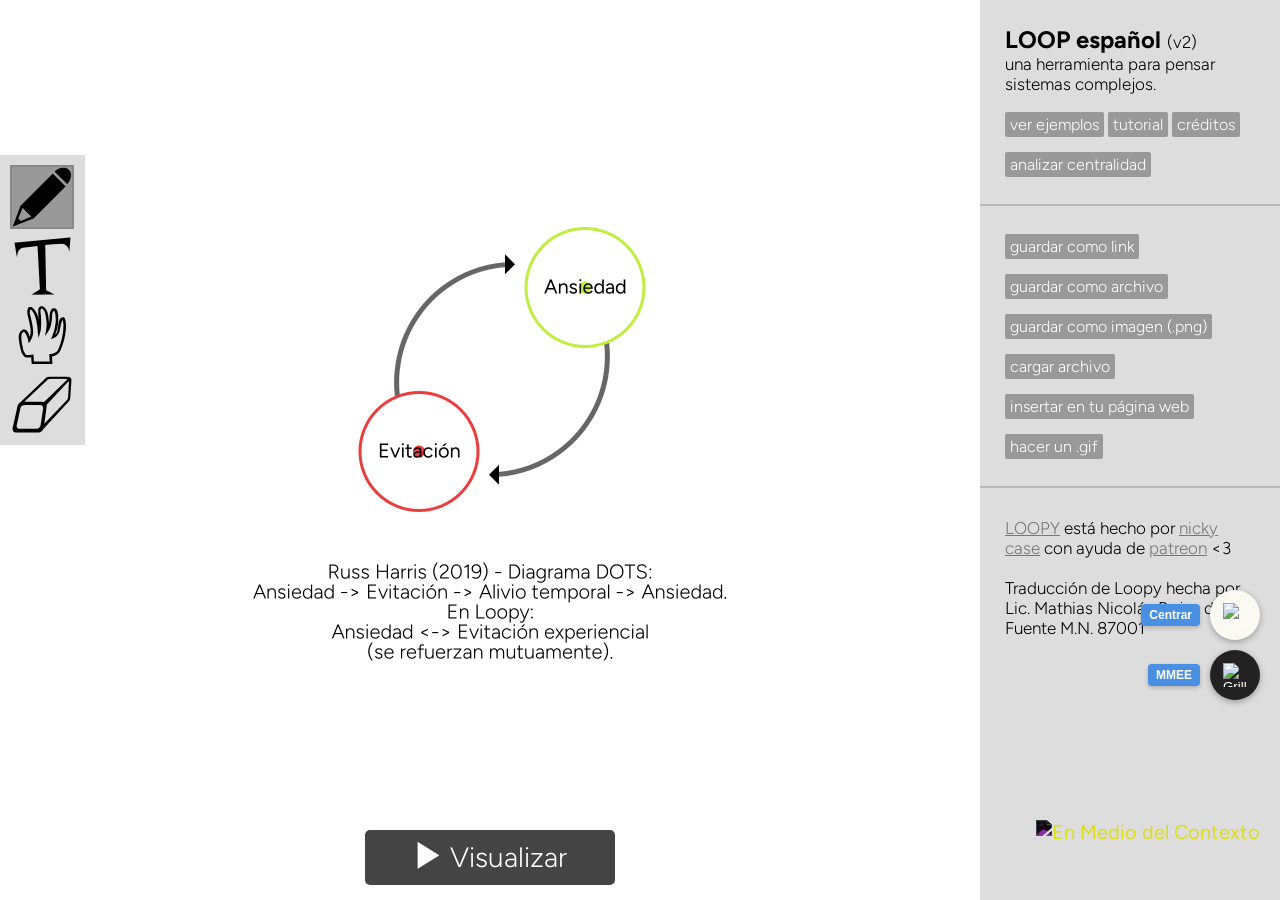
==== index.html @ 53e5279a "chore: update version string from (v1.1) to (v2)" ====
<!doctype html>
<html>
<head>
    
    <!-- META -->
    <title>LOOPY.ESP (v2)</title>
    <meta content="text/html;charset=utf-8" http-equiv="Content-Type">
    <meta content="utf-8" http-equiv="encoding">
    <meta charset="utf-8">
    <meta name="viewport" content="width=device-width, initial-scale=1.0, maximum-scale=1.0, user-scalable=no">
    <link rel="icon" type="image/png" href="favicon.png">

    <!-- Google Fonts - Figtree -->
    <link rel="preconnect" href="https://fonts.googleapis.com">
    <link rel="preconnect" href="https://fonts.gstatic.com" crossorigin>
    <link href="https://fonts.googleapis.com/css2?family=Figtree:wght@300;400;700&display=swap" rel="stylesheet">

    <!-- Schema.org markup for Google+ -->
    <meta itemprop="name" content="LOOPY! Español">
    <meta itemprop="description" content="Una herramienta para pensar en sistemas">
    <meta itemprop="image" content="http://ncase.me/loopy/social/thumbnail.png">

    <!-- Twitter Card data: SMALL -->
    <meta name="twitter:card" content="summary"/>
    <meta name="twitter:site" content="@ncasenmare"/>
    <meta name="twitter:title" content="LOOPY! Español"/>
    <meta name="twitter:description" content="una herramienta para pensar en sistemas"/>
    <meta name="twitter:creator" content="@ncasenmare">
    <meta name="twitter:image" content="http://ncase.me/loopy/social/thumbnail_small.png"/>

    <!-- Open Graph data -->
    <meta property="og:title" content="LOOPY! Español">
    <meta property="og:type" content="website">
    <meta property="og:url" content="http://ncase.me/loopy/">
    <meta property="og:image" content="http://ncase.me/loopy/social/thumbnail.png">
    <meta property="og:description" content="una herramienta para pensar en sistemas">

    <!-- Styles! -->
    <link href="css/loopy.css" rel="stylesheet"/>
    <link href="css/balloon.css" rel="stylesheet"/>

    <!-- Custom Style for button -->
    <style>
        .contexto-link {
            position: fixed;
            bottom: 20px;
            right: 20px;
            text-decoration: none;
            z-index: 1000;
            mix-blend-mode: difference;
        }
        .contexto-link img {
            display: block;
            height: 60px;
        }
        @media (max-width: 768px) {
            .contexto-link {
                bottom: 10px;
                right: 10px;
            }
            .contexto-link img {
                height: 60px;
            }
        }
    </style>

</head>
<body style="opacity:0">

    <!-- Loopy & Ink -->
    <div id="canvasses">
        <div id="grid-overlay">
            <div class="grid-cell">Atención</div>
            <div class="grid-cell">Cognición</div>
            <div class="grid-cell">Self</div>
            <div class="grid-cell">Afecto</div>
            <div class="grid-cell">Conducta</div>
            <div class="grid-cell">Motivación</div>
            <div class="grid-cell">Biofisiológico</div>
            <div class="grid-cell">Contexto</div>
            <div class="grid-cell">Sociocultural</div>
        </div>
    </div>

    <!-- Grid Toggle Button -->
    <button id="grid-toggle" title="MetaModelo Evolutivo Extendido (MMEE)">
        <span class="button-tag">MMEE</span>
        <img src="https://img.icons8.com/material-outlined/24/ffffff/grid.png" alt="Grilla" style="width:24px;height:24px;">
    </button>

    <!-- Sidebar Toggle Button -->
    <button id="sidebar-toggle" title="Alternar Menú">
        <img src="https://img.icons8.com/material-outlined/24/ffffff/menu--v1.png" alt="Menú" style="width:24px;height:24px;">
    </button>

    <!-- Recenter Button -->
    <button id="recenter-button" title="Centrar Vista">
        <span class="button-tag">Centrar</span>
        <img src="https://images.icon-icons.com/1863/PNG/512/center-focus-strong_119304.png" alt="Centrar" style="width:24px;height:24px;">
    </button>

    <!-- The Tools' UI -->
    <div id="toolbar"></div>
    <div id="playbar"></div>
    <div id="sidebar"></div>

    <!-- MODAL -->
    <div id="modal_container">
        <div id="modal_bg"></div>
        <div id="modal">
            <div id="modal_close">[×] CERRAR</div>
            <div id="modal_page"></div>
        </div>
    </div>

    <!-- En Medio del Contexto link con imagen -->
    <a href="https://enmediodelcontexto.com.ar" class="contexto-link" target="_blank">
        <img src="https://enmediodelcontexto.com.ar/wp-content/uploads/2025/11/EMC-white-cropped.png" alt="En Medio del Contexto">
    </a>

</body>
</html>

<!-- Scripts! -->

<!-- Libraries -->
<script src="js/helpers.js"></script>
<script src="js/minpubsub.js"></script>
<script src="js/Mouse.js"></script>
<script src="js/Key.js"></script>
<script src="js/Panner.js"></script>

<!-- Core Simulation Code -->
<script src="js/Loopy.js?v=5"></script>
<script src="js/Model.js?v=3"></script>
<script src="js/Node.js?v=3"></script>
<script src="js/Edge.js?v=2"></script>
<script src="js/Label.js"></script>

<!-- Tools -->
<script src="js/PageUI.js"></script>
<script src="js/Sidebar.js?v=2"></script>
<script src="js/Toolbar.js"></script>
<script src="js/PlayControls.js"></script>
<script src="js/Modal.js?v=4"></script>
<script src="js/Ink.js"></script>
<script src="js/Dragger.js"></script>
<script src="js/Eraser.js"></script>
<script src="js/Labeller.js"></script>

<!-- Start it -->
<script>
window.onload = function(){

    // Grid toggle UI sync
    var gridToggle = document.getElementById('grid-toggle');
    var gridOverlay = document.getElementById('grid-overlay');
    subscribe("grid/toggle", function(show) {
        if (show) {
            gridOverlay.classList.add('show');
        } else {
            gridOverlay.classList.remove('show');
        }
    });

    // Start Loopy
    window.loopy = new Loopy();

    // Grid toggle logic
    gridToggle.onclick = function() {
        var tag = this.querySelector('.button-tag');
        if(tag) tag.remove();
        window.loopy.showGrid = !window.loopy.showGrid;
        publish("grid/toggle", [window.loopy.showGrid]);
        publish("model/changed");
    };

    // Sidebar toggle logic
    var sidebarToggle = document.getElementById('sidebar-toggle');
    var sidebar = document.getElementById('sidebar');
    sidebarToggle.onclick = function() {
        if (sidebar.classList.contains('show')) {
            sidebar.classList.remove('show');
        } else {
            sidebar.classList.add('show');
        }
    };

    // Recenter button logic
    var recenterButton = document.getElementById('recenter-button');
    recenterButton.onclick = function() {
        var tag = this.querySelector('.button-tag');
        if(tag) tag.remove();
        window.loopy.model.center(true);
        publish("resize");
    };

    // Auto-show sidebar when editing
    subscribe("sidebar/show", function() {
        sidebar.classList.add('show');
    });

};
</script>
---- css/loopy.css ----
body{
    margin:0;
    background: #fff;

    font-family: 'Figtree', sans-serif;
    font-weight: normal;
    font-size: 20px;

    overflow: hidden;
}
canvas{
    position:absolute;
    top:0; left:0;
}

#canvasses{
    position:absolute;
    top:0; left:0;
    width: calc(100% - 300px);
    height: 100%;
}
#canvasses[fullscreen=yes]{
    width: 100%;
}
#canvasses[cursor=ink]{
    cursor: url('cursors/ink.png') 0 30, auto;
}
#canvasses[cursor=drag]{
    cursor: url('cursors/drag.png') 15 15, auto;
}
#canvasses[cursor=erase]{
    cursor: url('cursors/erase.png') 5 25, auto;
}
#canvasses[cursor=label]{
    cursor: url('cursors/label.png') 15 15, auto;
}



/**********
 PLAY CONTROLS
**********/

#playbar{
    position: absolute;
    bottom: 15px;
    left: calc(50% - 275px); /* 50% - half of (playbar width + sidebar width)*/

    width: 250px;
    height: 75px;

    -webkit-user-select: none;
    -moz-user-select: none;
    -ms-user-select: none;
    user-select: none;
}
#playbar[fullscreen=yes]{
    left: calc(50% - 125px); /* 50% - half of (playbar width)*/
}
#playbar .component_button{
    position: absolute;
    bottom: 0;
    width: 230px;
    height: 25px;
    background: #444;
}
#playbar .component_button:hover{
    background: #555;
}
#playbar .play_slider{
    width: 190px;
    position: absolute;
    left: 30px;
    margin: 0;
}
.play_button_icon{
    width: 25px;
    height: 25px;
    background-image: url(icons/controls.png);
    display: inline-block;
    background-size: 400% 100%;
}
.play_button_icon[icon="0"]{ background-position: 0 0; }
.play_button_icon[icon="1"]{ background-position: -25px 0; }
.play_button_icon[icon="2"]{ background-position: -50px 0; }
.play_button_icon[icon="3"]{ background-position: -75px 0; }
.play_button_label{
    display: inline-block;
    position: relative;
    top: -5px;
}
div[big=yes] .play_button_icon{
    width: 30px;
    height: 30px;
}
div[big=yes] .play_button_label{
    top: -3px;
}



/**********
 TOOLBAR 
**********/

#toolbar{
    position: absolute;
    left: 0px;
    top: calc(33% - 142.5px); /* 33% - half of toolbar height */

    width:75px; height:280px;
    padding: 5px;
    background-color: #ddd;

    -webkit-user-select: none;
    -moz-user-select: none;
    -ms-user-select: none;
    user-select: none;
}
#toolbar[mode=play]{
    display: none;
}

.toolbar_button{
    width:60px; height:60px;
    margin: 5px;
    border: 2px solid #ddd;
    cursor: pointer;
    background-size: 100% 100%;
}
.toolbar_button[selected=yes]{
    border: 2px solid #888;
    background-color: #999;
}

/**********
 SIDEBAR 
**********/

#sidebar{
    position: absolute;
    top:0; right:0;
    width: 300px;
    height: 100%;
    background: #ddd;

    font-weight: 100;
    font-size: 17px;

    -webkit-user-select: none;
    -moz-user-select: none;
    -ms-user-select: none;
    user-select: none;
}
#sidebar > div{
    margin: 25px;
}
#sidebar > div > div{
    margin-bottom: 20px;
}
#sidebar[mode=play]{
    background: #222;
    color: #777;
}
#sidebar .mini_button{
    background: #999;
    color: #fff;
    padding: 3px 5px;
    border-radius: 2px;
    font-size: 16px;

    cursor: pointer;
}
#sidebar .mini_button:hover{
    background: #aaa;
}
#sidebar .mini_button[active=yes]{
    background: #EA3E3E;
}
#sidebar[mode=play] .mini_button{
    background: #555;
    color: #111;
}
#sidebar[mode=play] .mini_button:hover{
    background: #666;
}
#sidebar a{ color: #777; }
#sidebar a:hover{ color: #999; }
#sidebar hr{
    border: none;
    border-bottom: 2px solid rgba(150,150,150,0.5);
    width: 300px;
    position: relative;
    left:-25px;
    margin: 10px 0;
}
.component_input{
    border: none;
    
    width:calc(100% - 10px);
    height:22px;
    padding: 5px;
    
    font-size: 20px;
    font-weight: 100;
}
.component_textarea{
    border: none;
    width:calc(100% - 10px);
    height: 100px;
    padding: 5px;
    font-size: 16px;
    font-weight: 100;
}
.component_output{
    border: 1px solid #aaa;
    width:100%;
    background: #ccc;
    color: #666;
    font-size: 15px;
    font-weight: 100;
}
.component_slider{
    position: relative;
    width: 250px;
    height: 52px;
}
.component_slider_graphic{
    position: absolute;
    width: 250px;
    height: 40px;
    cursor: ew-resize;
}
.component_slider_native {
    width: 250px;
    margin: 0;
    cursor: ew-resize;
}
.component_slider_indicators {
    display: flex;
    justify-content: space-between;
    width: 250px;
    font-size: 14px;
    color: #666;
    margin-bottom: 2px;
}
.component_slider_pointer{
    position: absolute;
    top: 42px;
    width: 15px;
    height: 10px;
}
.component_label{
    margin-bottom: 5px;
}
.component_button{

    width: calc(100% - 20px);
    background: #888;
    color: #fff;
    font-size: 20px;
    font-weight: 100;
    text-align: center;
    padding: 10px;
    border-radius: 5px;

    cursor: pointer;
}
.component_button:hover{
    background: #999;
}
.component_button[header=yes]{
    position: absolute;
    top:0; left:0;
    width: 280px;
    background: #222;
    border-radius: 0px;
    color: #888;
}
.component_button[header=yes]:hover{
    background: #333;
}

.component_choices {
    display: flex;
    justify-content: space-between;
    width: 100%;
}
.component_choice {
    flex: 1;
    background: #888;
    color: #fff;
    text-align: center;
    padding: 10px;
    margin: 0 2px;
    border-radius: 5px;
    cursor: pointer;
    font-size: 14px;
}
.component_choice:hover {
    background: #999;
}
.component_choice[active=yes] {
    background: #EA3E3E;
}



/**********

MODAL

**********/

#modal_container{
    display: none;
    position: absolute;
    width: 100%; height: 100%;

    -webkit-user-select: none;
    -moz-user-select: none;
    -ms-user-select: none;
    user-select: none;
}
#modal_container[show=yes]{
    display: block;
}
#modal_bg{
    position: absolute;
    width: 100%; height: 100%;
    background: rgba(0,0,0,0.8);
}
#modal{

    position: absolute;
    top:0; left:0; right:0; bottom:0;
    margin: auto;

    width: 600px; height: 300px;
    padding: 10px;
    background: #ddd;
}
#modal_close{
    width: 120px;
    font-weight: 100;
    color: #777;
    cursor: pointer;
}
#modal_close:hover{
    color: #888;
}
#modal_page{
    margin: 15px;
    font-size: 25px;
    font-weight: 100;
    color: #333;
}
#modal iframe{
    border: none;
}

/**********
 GRID OVERLAY
**********/

#grid-overlay {
    position: absolute;
    top: 0;
    left: 0;
    width: 100%;
    height: 100%;
    display: none;
    grid-template-columns: repeat(3, 1fr);
    grid-template-rows: repeat(3, 1fr);
    opacity: 0.3;
    pointer-events: none;
    z-index: 0;
}

#grid-overlay.show {
    display: grid;
}

.grid-cell {
    border: 1px dashed #ccc;
    display: flex;
    align-items: center;
    justify-content: center;
    font-size: 24px;
    color: #888;
    text-transform: uppercase;
    font-weight: bold;
    text-align: center;
    padding: 20px;
    box-sizing: border-box;
    line-height: 1.2;
    overflow: hidden;
    word-break: break-word;
}

/* Mobile responsive grid */
@media (max-width: 768px) {
    .grid-cell {
        font-size: clamp(8px, 3vw, 16px);
        padding: 5px;
    }
}

@media (max-width: 480px) {
    .grid-cell {
        font-size: clamp(7px, 2.5vw, 12px);
        padding: 4px;
    }
}

#grid-toggle {
    position: fixed;
    bottom: 200px; /* Above the logo link */
    right: 20px;
    width: 50px;
    height: 50px;
    border-radius: 50%;
    background: #222;
    color: white;
    border: none;
    cursor: pointer;
    box-shadow: 0 2px 6px rgba(0,0,0,0.3);
    display: flex;
    align-items: center;
    justify-content: center;
    transition: background 0.3s;
    z-index: 1000;
}

#grid-toggle:hover {
    background: #444;
}

#sidebar-toggle {
    position: fixed;
    top: 20px;
    right: 20px;
    width: 50px;
    height: 50px;
    border-radius: 50%;
    background: #222;
    color: white;
    border: none;
    cursor: pointer;
    box-shadow: 0 2px 6px rgba(0,0,0,0.3);
    display: none; /* Only show on mobile */
    align-items: center;
    justify-content: center;
    transition: background 0.3s;
    z-index: 1002;
}

#sidebar-toggle:hover {
    background: #444;
}

#recenter-button {
    position: fixed;
    bottom: 260px; /* Above the grid toggle button */
    right: 20px;
    width: 50px;
    height: 50px;
    border-radius: 50%;
    background: #FAFAF3;
    color: white;
    border: none;
    cursor: pointer;
    box-shadow: 0 2px 6px rgba(0,0,0,0.3);
    display: flex;
    align-items: center;
    justify-content: center;
    transition: background 0.3s;
    z-index: 1000;
}

#recenter-button:hover {
    background: #E6E6E6;
}

@media (max-width: 768px) {
    #canvasses {
        width: 100% !important;
    }

    #sidebar {
        position: fixed;
        width: 300px;
        z-index: 1001;
        transform: translateX(100%);
        transition: transform 0.3s ease;
        box-shadow: -2px 0 10px rgba(0,0,0,0.1);
    }

    #sidebar.show {
        transform: translateX(0);
    }

    #sidebar-toggle {
        display: flex;
    }

    #playbar {
        left: 50% !important;
        transform: translateX(-50%);
        bottom: 80px; /* Avoid overlap with grid toggle and logo */
    }

    #playbar[fullscreen=yes] {
        left: 50% !important;
        transform: translateX(-50%);
    }

    #toolbar {
        top: 20px;
        left: 10px;
        height: auto;
        padding: 2px;
        width: 65px;
    }
    
    .toolbar_button {
        width: 50px;
        height: 50px;
        margin: 5px auto;
    }

    #modal {
        width: 90% !important;
        height: auto !important;
        min-height: 200px;
        max-height: 90%;
        left: 5% !important;
        right: 5% !important;
        margin: auto !important;
        top: 50% !important;
        transform: translateY(-50%);
        overflow-y: auto;
    }

    #modal iframe {
        width: 100% !important;
        height: 400px !important;
    }

    #modal_page div, #modal_page iframe {
        float: none !important;
        width: 100% !important;
    }

    #sidebar .mini_button {
        padding: 8px 12px; /* Larger touch targets */
        margin-bottom: 5px;
        display: inline-block;
    }
    
    #grid-toggle {
        bottom: 20px;
        right: auto;
        left: 20px;
    }

    #recenter-button {
        bottom: 80px;
        right: auto;
        left: 20px;
    }
}

/* Button tags - temporary labels for grid-toggle and recenter-button */
.button-tag {
    position: absolute;
    right: 60px;
    background: #4a90e2;
    color: white;
    padding: 4px 8px;
    border-radius: 4px;
    font-size: 12px;
    font-weight: bold;
    white-space: nowrap;
    pointer-events: none;
    box-shadow: 0 2px 4px rgba(0,0,0,0.2);
    z-index: 1001;
}

@media (max-width: 768px) {
    .button-tag {
        right: auto;
        left: 60px;
    }
}
---- css/balloon.css ----
button[data-balloon] {
  overflow: visible;
}
[data-balloon] {
  position: relative;
}
[data-balloon]:before,
[data-balloon]:after {
  -ms-filter: "progid:DXImageTransform.Microsoft.Alpha(Opacity=0)";
  filter: alpha(opacity=0);
  -khtml-opacity: 0;
  -moz-opacity: 0;
  opacity: 0;
  pointer-events: none;
  -webkit-transition: all 0.1s ease-out 0.1s;
  transition: all 0.1s ease-out 0.1s;
  bottom: 100%;
  left: 50%;
  position: absolute;
  z-index: 10;
  -webkit-transform: translate(-50%, 10px);
  -ms-transform: translate(-50%, 10px);
  transform: translate(-50%, 10px);
  -webkit-transform-origin: top;
  -ms-transform-origin: top;
  transform-origin: top;
}
[data-balloon]:after {
  background: rgba(17, 17, 17, 0.9);
  border-radius: 4px;
  color: #fff;
  content: attr(data-balloon);
  font-size: 18px;
  padding: .5em 1em;
  white-space: nowrap;
  margin-bottom: 11px;
}
[data-balloon]:before {
  background: url('data:image/svg+xml;charset=utf-8,%3Csvg%20xmlns%3D%22http%3A//www.w3.org/2000/svg%22%20width%3D%2236px%22%20height%3D%2212px%22%3E%3Cpath%20fill%3D%22rgba%2817,%2017,%2017,%200.9%29%22%20transform%3D%22rotate%280%29%22%20d%3D%22M2.658,0.000%20C-13.615,0.000%2050.938,0.000%2034.662,0.000%20C28.662,0.000%2023.035,12.002%2018.660,12.002%20C14.285,12.002%208.594,0.000%202.658,0.000%20Z%22/%3E%3C/svg%3E') no-repeat;
  background-size: 100% auto;
  height: 6px;
  width: 18px;
  content: "";
  margin-bottom: 5px;
}
[data-balloon]:hover:before,
[data-balloon][data-balloon-visible]:before,
[data-balloon]:hover:after,
[data-balloon][data-balloon-visible]:after {
  -ms-filter: "progid:DXImageTransform.Microsoft.Alpha(Opacity=100)";
  filter: alpha(opacity=100);
  -khtml-opacity: 1;
  -moz-opacity: 1;
  opacity: 1;
  pointer-events: auto;
  -webkit-transform: translate(-50%, 0);
  -ms-transform: translate(-50%, 0);
  transform: translate(-50%, 0);
}
[data-balloon].font-awesome:after {
  font-family: FontAwesome;
}
[data-balloon][data-balloon-break]:after {
  white-space: pre;
}
[data-balloon-pos="down"]:before,
[data-balloon-pos="down"]:after {
  bottom: auto;
  left: 50%;
  top: 100%;
  -webkit-transform: translate(-50%, -10px);
  -ms-transform: translate(-50%, -10px);
  transform: translate(-50%, -10px);
}
[data-balloon-pos="down"]:after {
  margin-top: 11px;
}
[data-balloon-pos="down"]:before {
  background: url('data:image/svg+xml;charset=utf-8,%3Csvg%20xmlns%3D%22http%3A//www.w3.org/2000/svg%22%20width%3D%2236px%22%20height%3D%2212px%22%3E%3Cpath%20fill%3D%22rgba%2817,%2017,%2017,%200.9%29%22%20transform%3D%22rotate%28180%2018%206%29%22%20d%3D%22M2.658,0.000%20C-13.615,0.000%2050.938,0.000%2034.662,0.000%20C28.662,0.000%2023.035,12.002%2018.660,12.002%20C14.285,12.002%208.594,0.000%202.658,0.000%20Z%22/%3E%3C/svg%3E') no-repeat;
  background-size: 100% auto;
  height: 6px;
  width: 18px;
  margin-top: 5px;
  margin-bottom: 0;
}
[data-balloon-pos="down"]:hover:before,
[data-balloon-pos="down"][data-balloon-visible]:before,
[data-balloon-pos="down"]:hover:after,
[data-balloon-pos="down"][data-balloon-visible]:after {
  -webkit-transform: translate(-50%, 0);
  -ms-transform: translate(-50%, 0);
  transform: translate(-50%, 0);
}
[data-balloon-pos="left"]:before,
[data-balloon-pos="left"]:after {
  bottom: auto;
  left: auto;
  right: 100%;
  top: 50%;
  -webkit-transform: translate(10px, -50%);
  -ms-transform: translate(10px, -50%);
  transform: translate(10px, -50%);
}
[data-balloon-pos="left"]:after {
  margin-right: 11px;
}
[data-balloon-pos="left"]:before {
  background: url('data:image/svg+xml;charset=utf-8,%3Csvg%20xmlns%3D%22http%3A//www.w3.org/2000/svg%22%20width%3D%2212px%22%20height%3D%2236px%22%3E%3Cpath%20fill%3D%22rgba%2817,%2017,%2017,%200.9%29%22%20transform%3D%22rotate%28-90%2018%2018%29%22%20d%3D%22M2.658,0.000%20C-13.615,0.000%2050.938,0.000%2034.662,0.000%20C28.662,0.000%2023.035,12.002%2018.660,12.002%20C14.285,12.002%208.594,0.000%202.658,0.000%20Z%22/%3E%3C/svg%3E') no-repeat;
  background-size: 100% auto;
  height: 18px;
  width: 6px;
  margin-right: 5px;
  margin-bottom: 0;
}
[data-balloon-pos="left"]:hover:before,
[data-balloon-pos="left"][data-balloon-visible]:before,
[data-balloon-pos="left"]:hover:after,
[data-balloon-pos="left"][data-balloon-visible]:after {
  -webkit-transform: translate(0, -50%);
  -ms-transform: translate(0, -50%);
  transform: translate(0, -50%);
}
[data-balloon-pos="right"]:before,
[data-balloon-pos="right"]:after {
  bottom: auto;
  left: 100%;
  top: 50%;
  -webkit-transform: translate(-10px, -50%);
  -ms-transform: translate(-10px, -50%);
  transform: translate(-10px, -50%);
}
[data-balloon-pos="right"]:after {
  margin-left: 11px;
}
[data-balloon-pos="right"]:before {
  background: url('data:image/svg+xml;charset=utf-8,%3Csvg%20xmlns%3D%22http%3A//www.w3.org/2000/svg%22%20width%3D%2212px%22%20height%3D%2236px%22%3E%3Cpath%20fill%3D%22rgba%2817,%2017,%2017,%200.9%29%22%20transform%3D%22rotate%2890%206%206%29%22%20d%3D%22M2.658,0.000%20C-13.615,0.000%2050.938,0.000%2034.662,0.000%20C28.662,0.000%2023.035,12.002%2018.660,12.002%20C14.285,12.002%208.594,0.000%202.658,0.000%20Z%22/%3E%3C/svg%3E') no-repeat;
  background-size: 100% auto;
  height: 18px;
  width: 6px;
  margin-bottom: 0;
  margin-left: 5px;
}
[data-balloon-pos="right"]:hover:before,
[data-balloon-pos="right"][data-balloon-visible]:before,
[data-balloon-pos="right"]:hover:after,
[data-balloon-pos="right"][data-balloon-visible]:after {
  -webkit-transform: translate(0, -50%);
  -ms-transform: translate(0, -50%);
  transform: translate(0, -50%);
}
[data-balloon-length]:after {
  white-space: normal;
}
[data-balloon-length="small"]:after {
  width: 80px;
}
[data-balloon-length="medium"]:after {
  width: 150px;
}
[data-balloon-length="large"]:after {
  width: 260px;
}
[data-balloon-length="xlarge"]:after {
  width: 90vw;
}
@media screen and (min-width: 768px) {
  [data-balloon-length="xlarge"]:after {
    width: 380px;
  }
}
[data-balloon-length="fit"]:after {
  width: 100%;
}
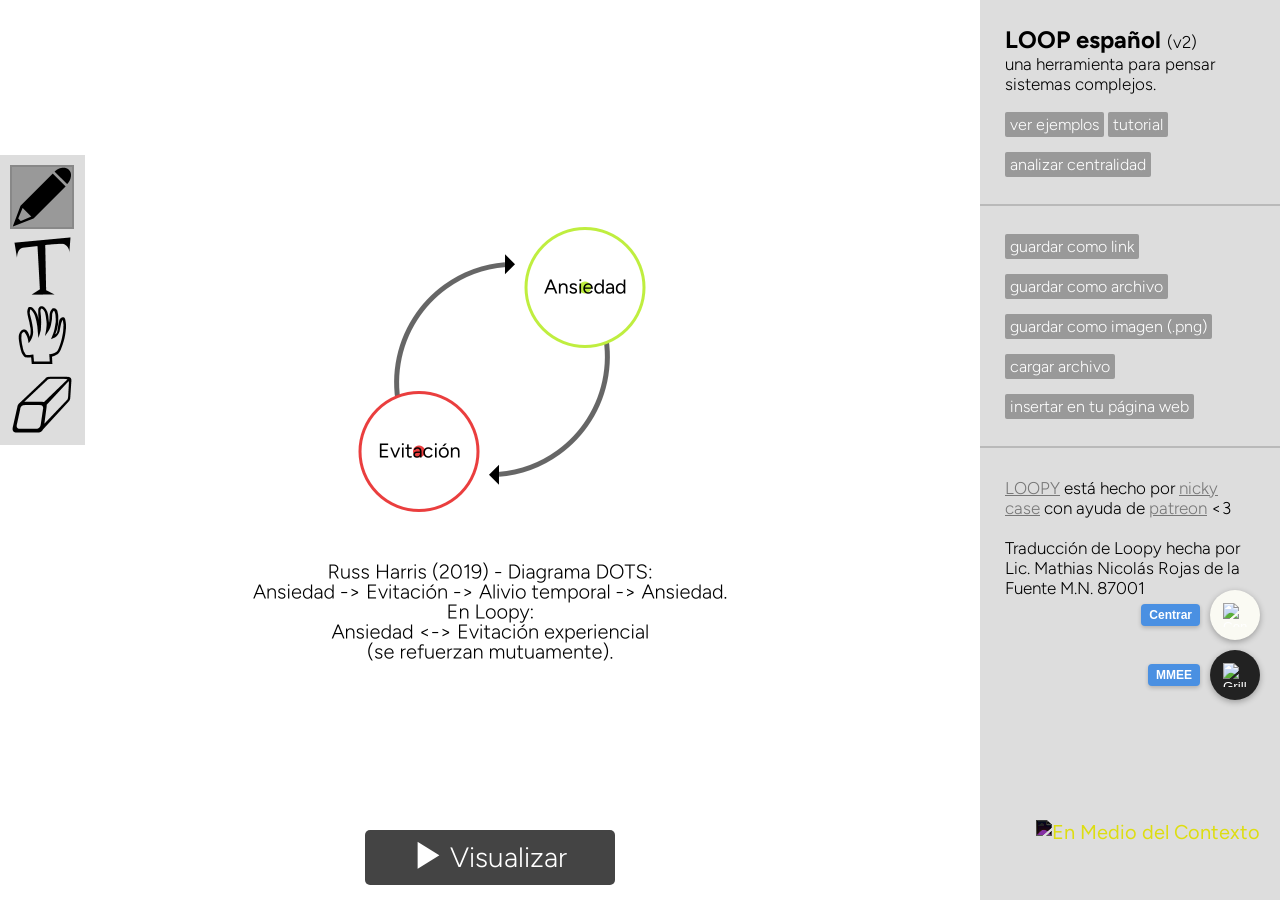
==== commit c92f7241: "fix: script loading order, touch intervention warning, and pubsub cleanup - Reorder scripts in index" ====
--- a/index.html
+++ b/index.html
@@ -124,8 +124,8 @@
 <!-- Scripts! -->
 
 <!-- Libraries -->
+<script src="js/minpubsub.js"></script>
 <script src="js/helpers.js"></script>
-<script src="js/minpubsub.js"></script>
 <script src="js/Mouse.js"></script>
 <script src="js/Key.js"></script>
 <script src="js/Panner.js"></script>
--- a/css/loopy.css
+++ b/css/loopy.css
@@ -95,6 +95,10 @@
 }
 div[big=yes] .play_button_label{
     top: -3px;
+}
+#playbar .component_button[big=yes]{
+    font-size: 28px;
+    height: 35px;
 }
 
 
@@ -508,11 +512,58 @@
         left: 50% !important;
         transform: translateX(-50%);
         bottom: 80px; /* Avoid overlap with grid toggle and logo */
+        width: 250px !important;
+        height: auto !important;
     }
 
     #playbar[fullscreen=yes] {
         left: 50% !important;
         transform: translateX(-50%);
+    }
+
+    .play_button_label {
+        display: inline-block;
+    }
+
+    #playbar .component_button {
+        width: auto !important;
+        height: 45px !important;
+        position: static !important;
+        margin: 5px !important;
+        display: inline-flex !important;
+        justify-content: center !important;
+        align-items: center !important;
+        padding: 0 15px !important;
+        font-size: 16px !important;
+    }
+
+    #playbar .component_button[big=yes] {
+        font-size: 20px !important;
+    }
+
+    #playbar > div {
+        display: none;
+        flex-wrap: wrap !important;
+        justify-content: center !important;
+        align-items: center !important;
+    }
+
+    #playbar > div.visible {
+        display: flex !important;
+    }
+
+    /* PlaySlider container */
+    #playbar > div > div:not(.component_button) {
+        width: 100% !important;
+        position: relative !important;
+        margin-top: 10px !important;
+        height: 30px !important;
+    }
+
+    #playbar .play_slider {
+        width: calc(100% - 60px) !important;
+        left: 30px !important;
+        position: absolute !important;
     }
 
     #toolbar {
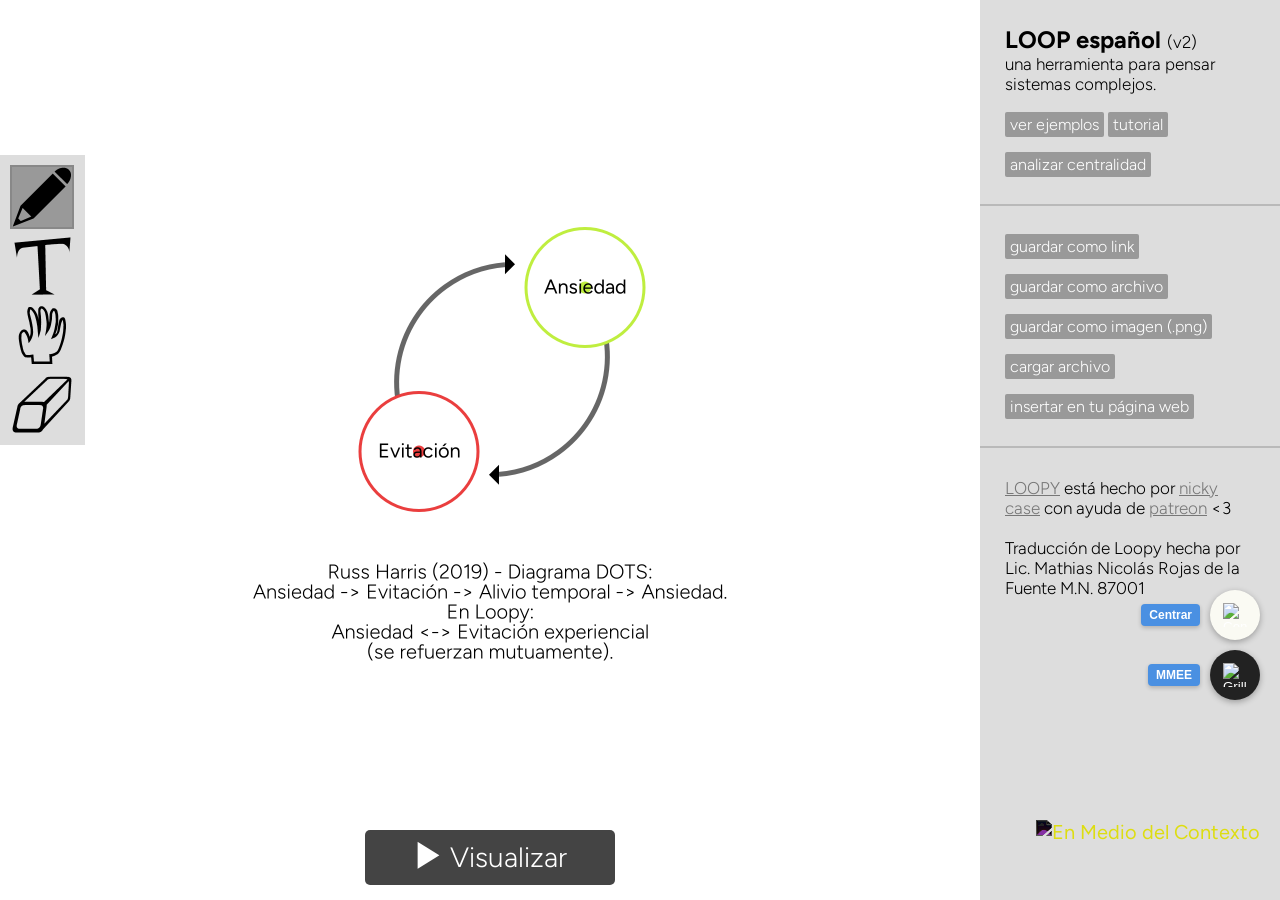
==== commit 1e74afb9: "Initial commit loopy-beta" ====
--- a/index.html
+++ b/index.html
@@ -124,8 +124,8 @@
 <!-- Scripts! -->
 
 <!-- Libraries -->
+<script src="js/helpers.js"></script>
 <script src="js/minpubsub.js"></script>
-<script src="js/helpers.js"></script>
 <script src="js/Mouse.js"></script>
 <script src="js/Key.js"></script>
 <script src="js/Panner.js"></script>
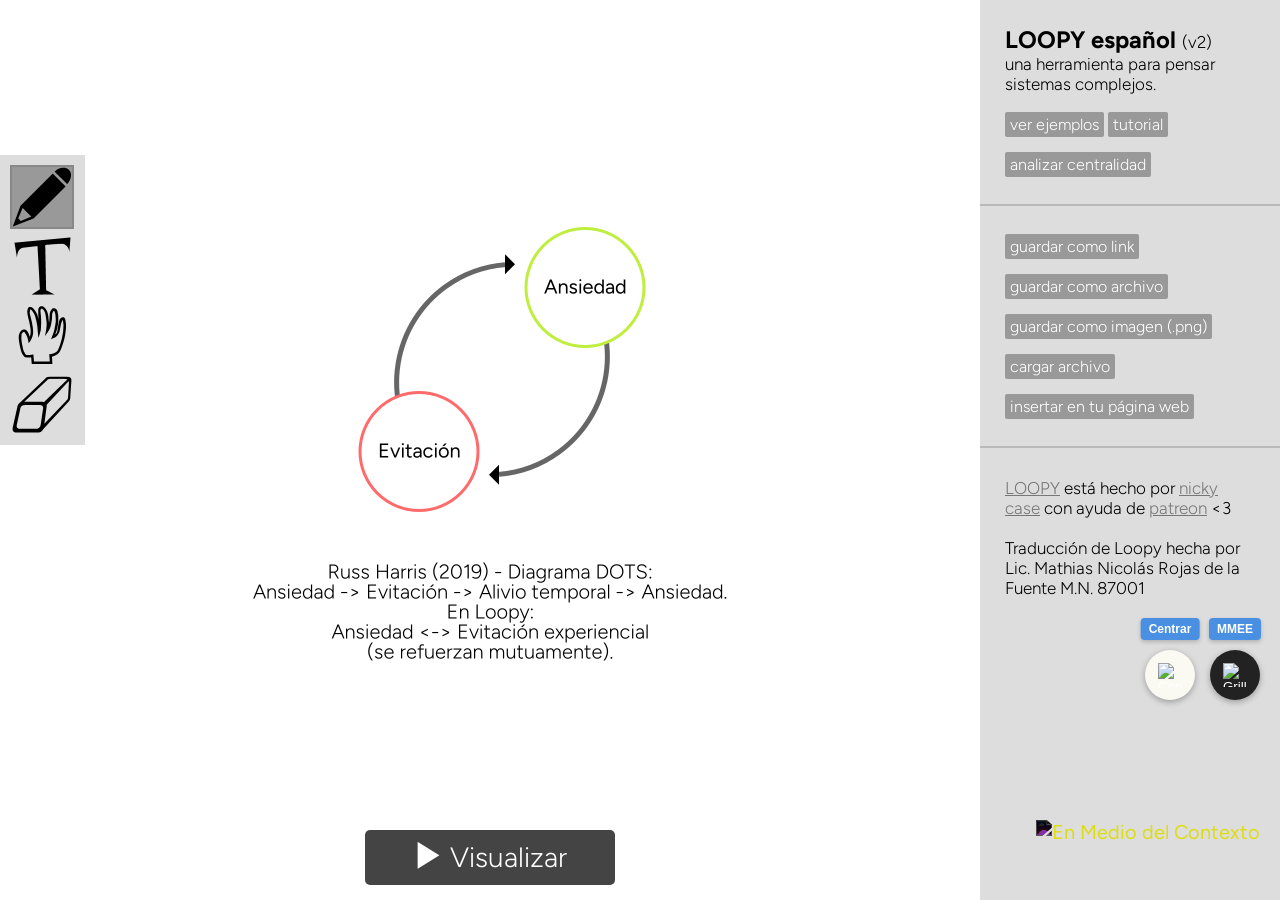
==== commit b8ff4e79: "feat: align "Centrar" and "MMEE" buttons horizontally using flexbox - Grouped recenter and grid-togg" ====
--- a/index.html
+++ b/index.html
@@ -82,21 +82,24 @@
         </div>
     </div>
 
-    <!-- Grid Toggle Button -->
-    <button id="grid-toggle" title="MetaModelo Evolutivo Extendido (MMEE)">
-        <span class="button-tag">MMEE</span>
-        <img src="https://img.icons8.com/material-outlined/24/ffffff/grid.png" alt="Grilla" style="width:24px;height:24px;">
-    </button>
+    <!-- Extra Buttons (Centrar & MMEE) -->
+    <div id="extra-buttons">
+        <!-- Recenter Button -->
+        <button id="recenter-button" title="Centrar Vista">
+            <span class="button-tag">Centrar</span>
+            <img src="https://images.icon-icons.com/1863/PNG/512/center-focus-strong_119304.png" alt="Centrar" style="width:24px;height:24px;">
+        </button>
+
+        <!-- Grid Toggle Button -->
+        <button id="grid-toggle" title="MetaModelo Evolutivo Extendido (MMEE)">
+            <span class="button-tag">MMEE</span>
+            <img src="https://img.icons8.com/material-outlined/24/ffffff/grid.png" alt="Grilla" style="width:24px;height:24px;">
+        </button>
+    </div>
 
     <!-- Sidebar Toggle Button -->
     <button id="sidebar-toggle" title="Alternar Menú">
         <img src="https://img.icons8.com/material-outlined/24/ffffff/menu--v1.png" alt="Menú" style="width:24px;height:24px;">
-    </button>
-
-    <!-- Recenter Button -->
-    <button id="recenter-button" title="Centrar Vista">
-        <span class="button-tag">Centrar</span>
-        <img src="https://images.icon-icons.com/1863/PNG/512/center-focus-strong_119304.png" alt="Centrar" style="width:24px;height:24px;">
     </button>
 
     <!-- The Tools' UI -->
--- a/css/loopy.css
+++ b/css/loopy.css
@@ -18,6 +18,7 @@
     top:0; left:0;
     width: calc(100% - 300px);
     height: 100%;
+    touch-action: none;
 }
 #canvasses[fullscreen=yes]{
     width: 100%;
@@ -417,10 +418,18 @@
     }
 }
 
+#extra-buttons {
+    position: fixed;
+    bottom: 200px;
+    right: 20px;
+    display: flex;
+    flex-direction: row;
+    gap: 15px;
+    z-index: 1000;
+}
+
 #grid-toggle {
-    position: fixed;
-    bottom: 200px; /* Above the logo link */
-    right: 20px;
+    position: relative;
     width: 50px;
     height: 50px;
     border-radius: 50%;
@@ -433,7 +442,6 @@
     align-items: center;
     justify-content: center;
     transition: background 0.3s;
-    z-index: 1000;
 }
 
 #grid-toggle:hover {
@@ -464,9 +472,7 @@
 }
 
 #recenter-button {
-    position: fixed;
-    bottom: 260px; /* Above the grid toggle button */
-    right: 20px;
+    position: relative;
     width: 50px;
     height: 50px;
     border-radius: 50%;
@@ -479,7 +485,6 @@
     align-items: center;
     justify-content: center;
     transition: background 0.3s;
-    z-index: 1000;
 }
 
 #recenter-button:hover {
@@ -521,8 +526,9 @@
         transform: translateX(-50%);
     }
 
-    .play_button_label {
-        display: inline-block;
+    #playbar .play_button_label, #playbar .play_button_icon {
+        display: inline-block !important;
+        vertical-align: middle !important;
     }
 
     #playbar .component_button {
@@ -535,6 +541,7 @@
         align-items: center !important;
         padding: 0 15px !important;
         font-size: 16px !important;
+        gap: 6px !important;
     }
 
     #playbar .component_button[big=yes] {
@@ -609,23 +616,19 @@
         display: inline-block;
     }
     
-    #grid-toggle {
+    #extra-buttons {
         bottom: 20px;
         right: auto;
         left: 20px;
     }
-
-    #recenter-button {
-        bottom: 80px;
-        right: auto;
-        left: 20px;
-    }
 }
 
 /* Button tags - temporary labels for grid-toggle and recenter-button */
 .button-tag {
     position: absolute;
-    right: 60px;
+    bottom: 60px;
+    left: 50%;
+    transform: translateX(-50%);
     background: #4a90e2;
     color: white;
     padding: 4px 8px;
@@ -638,9 +641,11 @@
     z-index: 1001;
 }
 
-@media (max-width: 768px) {
-    .button-tag {
-        right: auto;
-        left: 60px;
-    }
-}
+@media (pointer: coarse) {
+    [data-balloon]::before,
+    [data-balloon]::after {
+        opacity: 0 !important;
+        pointer-events: none !important;
+        transition: none !important;
+    }
+}
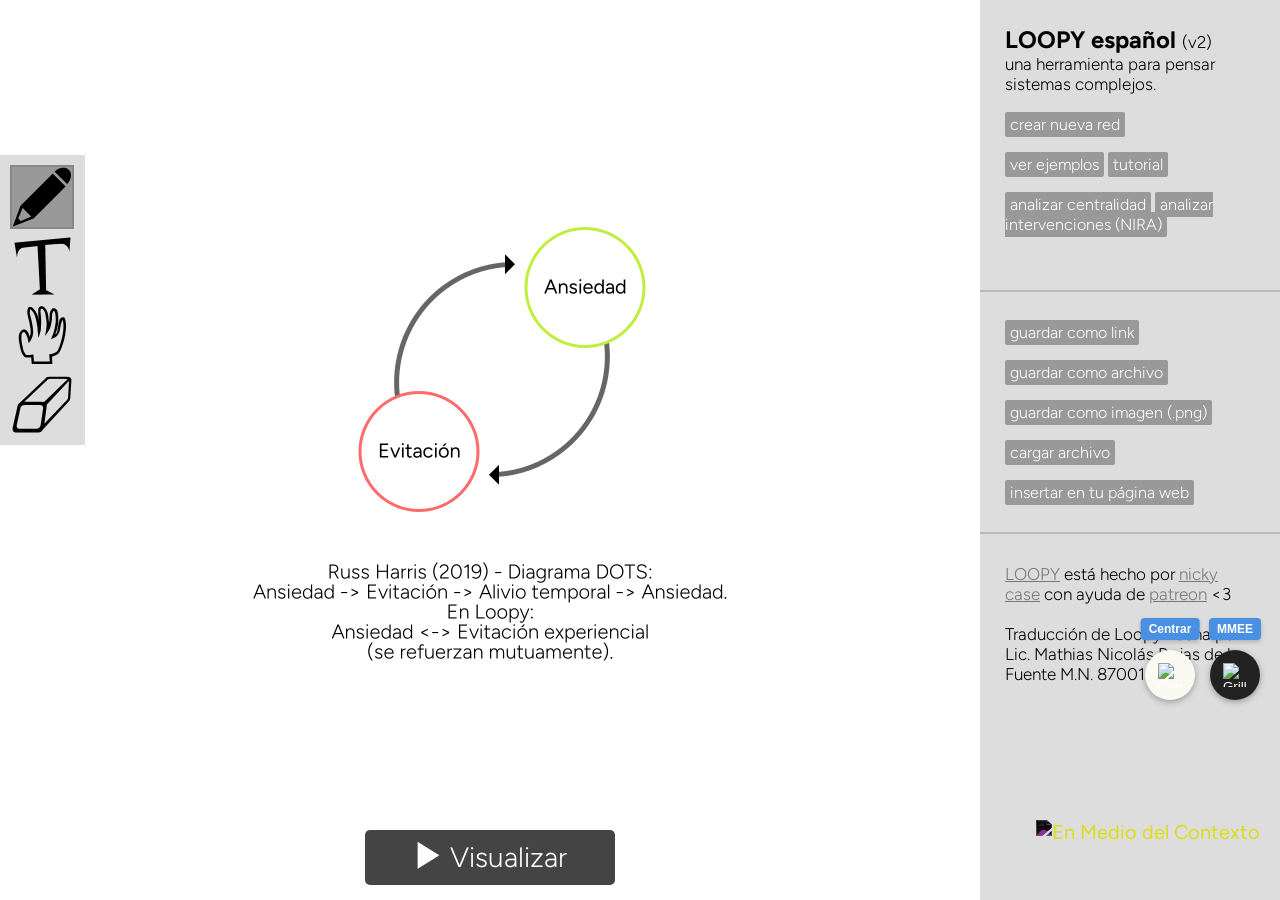
==== commit dba87385: "feat(NIRA): Fase 1 NIRA Lite - analizar intervenciones Añade el algoritmo NIRA (identificación de me" ====
--- a/index.html
+++ b/index.html
@@ -134,15 +134,16 @@
 <script src="js/Panner.js"></script>
 
 <!-- Core Simulation Code -->
-<script src="js/Loopy.js?v=5"></script>
+<script src="js/Loopy.js?v=6"></script>
 <script src="js/Model.js?v=3"></script>
-<script src="js/Node.js?v=3"></script>
+<script src="js/Node.js?v=4"></script>
 <script src="js/Edge.js?v=2"></script>
+<script src="js/NIRA.js?v=1"></script>
 <script src="js/Label.js"></script>
 
 <!-- Tools -->
 <script src="js/PageUI.js"></script>
-<script src="js/Sidebar.js?v=2"></script>
+<script src="js/Sidebar.js?v=3"></script>
 <script src="js/Toolbar.js"></script>
 <script src="js/PlayControls.js"></script>
 <script src="js/Modal.js?v=4"></script>
--- a/css/loopy.css
+++ b/css/loopy.css
@@ -181,6 +181,59 @@
 }
 #sidebar .mini_button[active=yes]{
     background: #EA3E3E;
+}
+
+/* NIRA: barra de progreso y ranking */
+#sidebar #nira-ranking{
+    width: 250px;
+    max-width: 100%;
+    margin: 6px 0;
+    font-size: 14px;
+}
+#sidebar #nira-ranking .nira-progress{
+    width: 100%;
+    height: 10px;
+    background: rgba(150,150,150,0.3);
+    border-radius: 5px;
+    overflow: hidden;
+    margin-bottom: 6px;
+}
+#sidebar #nira-ranking .nira-progress-fill{
+    height: 100%;
+    width: 0%;
+    background: #EA3E3E;
+    border-radius: 5px;
+    transition: width 0.15s ease;
+}
+#sidebar #nira-ranking .nira-status{
+    color: #555;
+    margin-bottom: 6px;
+}
+#sidebar #nira-ranking ol{
+    margin: 0;
+    padding-left: 20px;
+}
+#sidebar #nira-ranking li{
+    margin-bottom: 3px;
+    line-height: 1.4;
+}
+#sidebar #nira-ranking .nira-dot{
+    display: inline-block;
+    width: 10px;
+    height: 10px;
+    border-radius: 50%;
+    margin-right: 6px;
+}
+#sidebar #nira-ranking .nira-label{
+    color: #444;
+}
+#sidebar #nira-ranking .nira-value{
+    color: #111;
+    font-weight: 700;
+    float: right;
+}
+#sidebar #nira-ranking .nira-actions{
+    margin-top: 8px;
 }
 #sidebar[mode=play] .mini_button{
     background: #555;
@@ -270,6 +323,27 @@
     border-radius: 5px;
 
     cursor: pointer;
+}
+.modal_actions {
+    display: flex;
+    flex-direction: row;
+    justify-content: center;
+    align-items: center;
+    gap: 12px;
+    margin-top: 24px;
+}
+
+.modal_actions .component_button {
+    flex: 0 1 auto;
+    width: auto;
+    min-width: 140px;
+    text-align: center;
+}
+
+@media (max-width: 480px) {
+    .modal_actions {
+        flex-direction: column;
+    }
 }
 .component_button:hover{
     background: #999;
@@ -649,3 +723,22 @@
         transition: none !important;
     }
 }
+
+/* Ocultar botones de UI en embed */
+.embed-mode #extra-buttons,
+.embed-mode #sidebar-toggle {
+    display: none !important;
+}
+
+/* Logo más pequeño y reposicionado en embed */
+.embed-mode .contexto-link {
+    bottom: 10px;
+    right: 10px;
+}
+.embed-mode .contexto-link img {
+    height: 30px;
+}
+
+.embed-mode #playbar {
+    bottom: 15px !important;
+}
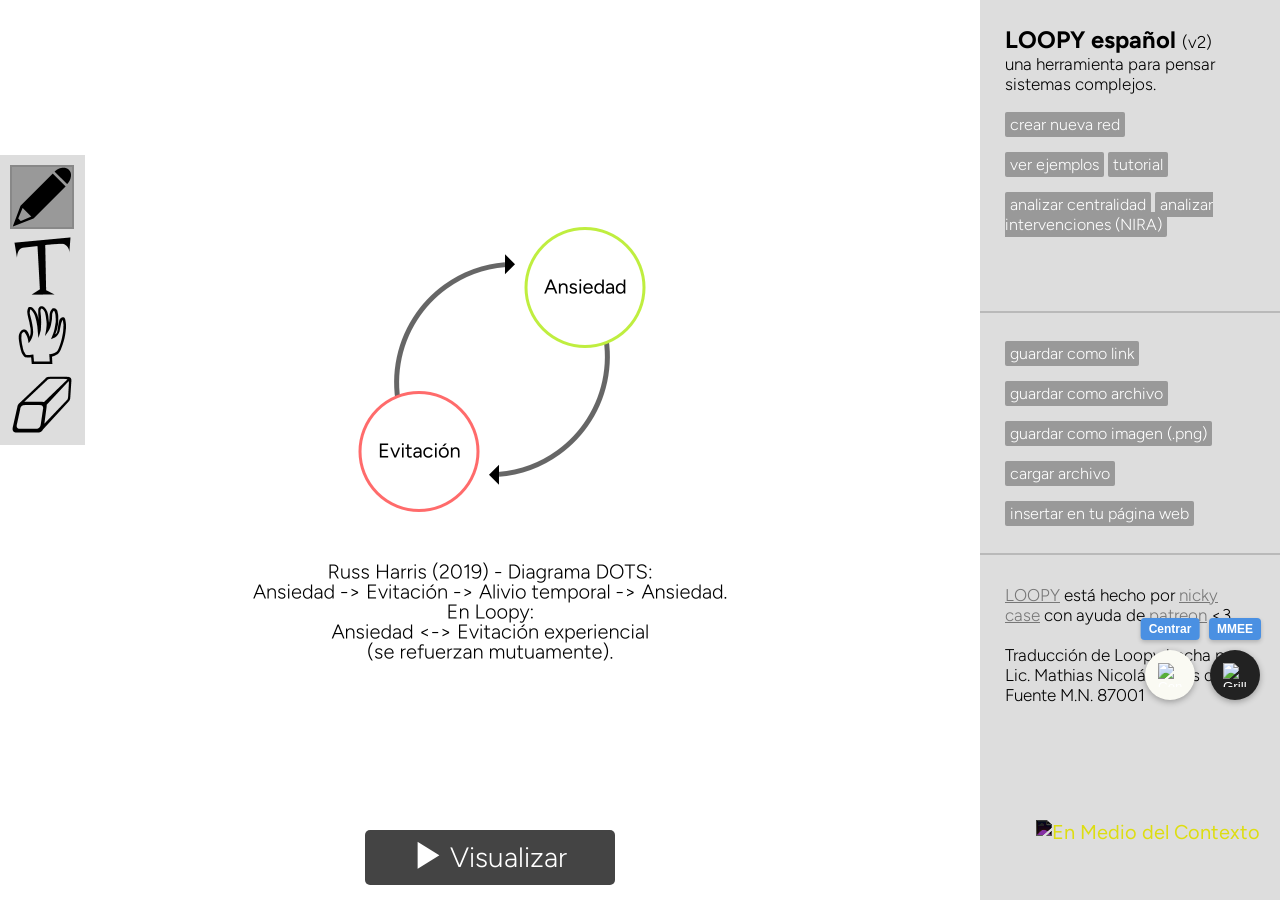
==== commit 686a393b: "Add PDF generation libraries to index.html Added scripts for PDF generation using jsPDF and jsPDF-Au" ====
--- a/index.html
+++ b/index.html
@@ -63,7 +63,11 @@
             }
         }
     </style>
-
+    
+    <!-- Librerías para generación de PDF -->
+    <script src="https://cdnjs.cloudflare.com/ajax/libs/jspdf/2.5.1/jspdf.umd.min.js"></script>
+    <script src="https://cdnjs.cloudflare.com/ajax/libs/jspdf-autotable/3.5.31/jspdf.plugin.autotable.min.js"></script>
+    
 </head>
 <body style="opacity:0">
 
--- a/css/loopy.css
+++ b/css/loopy.css
@@ -188,6 +188,11 @@
     width: 250px;
     max-width: 100%;
     margin: 6px 0;
+    margin-top: 10px;
+    border-top: 1px solid #ddd;
+    padding-top: 10px;
+    max-height: 300px;
+    overflow-y: auto;
     font-size: 14px;
 }
 #sidebar #nira-ranking .nira-progress{
@@ -207,6 +212,12 @@
 }
 #sidebar #nira-ranking .nira-status{
     color: #555;
+    margin-bottom: 6px;
+}
+#sidebar #nira-ranking .nira-caption{
+    color: #888;
+    font-size: 11px;
+    line-height: 1.4;
     margin-bottom: 6px;
 }
 #sidebar #nira-ranking ol{
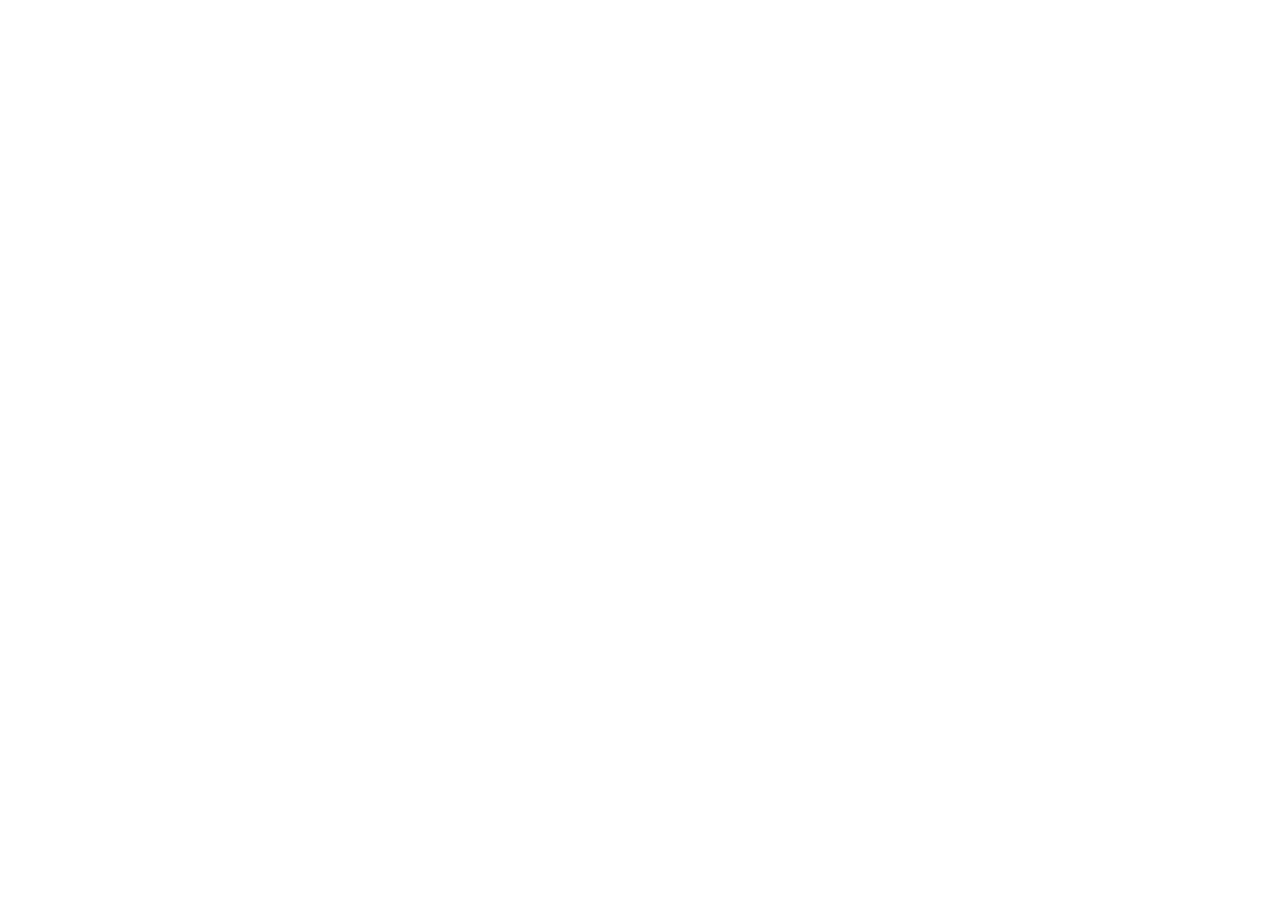
==== commit 5740dc0a: "Rearrange closing tags in index.html Moved closing body and html tags to the end of the file." ====
--- a/index.html
+++ b/index.html
@@ -65,9 +65,9 @@
     </style>
     
     <!-- Librerías para generación de PDF -->
-    <script src="https://cdnjs.cloudflare.com/ajax/libs/jspdf/2.5.1/jspdf.umd.min.js"></script>
-    <script src="https://cdnjs.cloudflare.com/ajax/libs/jspdf-autotable/3.5.31/jspdf.plugin.autotable.min.js"></script>
-    
+   <script src="https://cdnjs.cloudflare.com/ajax/libs/jspdf/2.5.1/jspdf.umd.min.js"></script>
+   <script src="https://cdnjs.cloudflare.com/ajax/libs/jspdf-autotable/3.5.31/jspdf.plugin.autotable.min.js"></script>
+
 </head>
 <body style="opacity:0">
 
@@ -125,14 +125,10 @@
         <img src="https://enmediodelcontexto.com.ar/wp-content/uploads/2025/11/EMC-white-cropped.png" alt="En Medio del Contexto">
     </a>
 
-</body>
-</html>
-
 <!-- Scripts! -->
 
 <!-- Libraries -->
 <script src="js/helpers.js"></script>
-<script src="js/minpubsub.js"></script>
 <script src="js/Mouse.js"></script>
 <script src="js/Key.js"></script>
 <script src="js/Panner.js"></script>
@@ -210,3 +206,5 @@
 
 };
 </script>
+</body>
+</html>
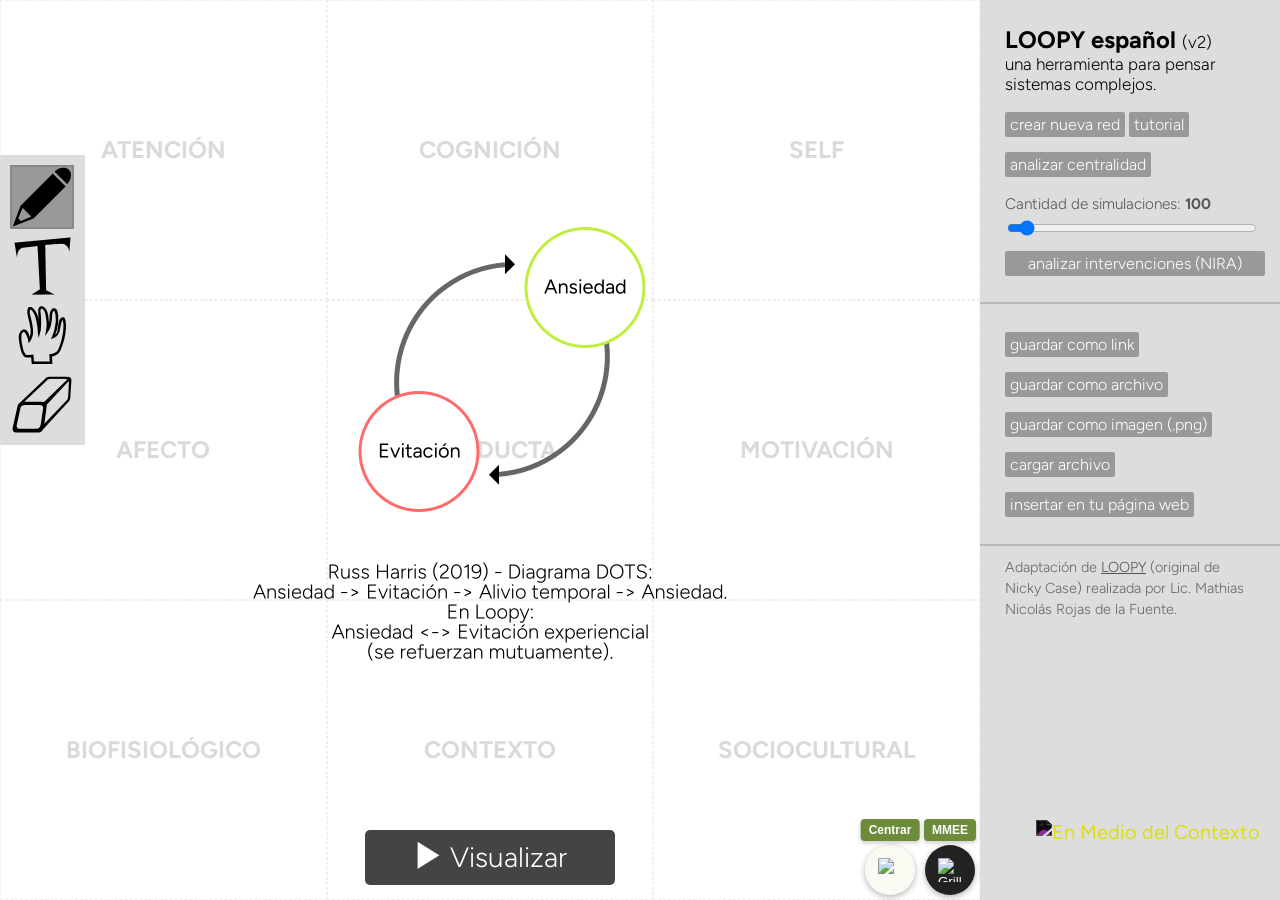
==== commit 4c2b033c: "Version helpers.js script in index.html Updated helpers.js script reference to include versioning." ====
--- a/index.html
+++ b/index.html
@@ -128,7 +128,7 @@
 <!-- Scripts! -->
 
 <!-- Libraries -->
-<script src="js/helpers.js"></script>
+<script src="js/helpers.js?v=2"></script>
 <script src="js/Mouse.js"></script>
 <script src="js/Key.js"></script>
 <script src="js/Panner.js"></script>
--- a/css/loopy.css
+++ b/css/loopy.css
@@ -1,18 +1,15 @@
 body{
     margin:0;
     background: #fff;
-
     font-family: 'Figtree', sans-serif;
     font-weight: normal;
     font-size: 20px;
-
     overflow: hidden;
 }
 canvas{
     position:absolute;
     top:0; left:0;
 }
-
 #canvasses{
     position:absolute;
     top:0; left:0;
@@ -35,28 +32,22 @@
 #canvasses[cursor=label]{
     cursor: url('cursors/label.png') 15 15, auto;
 }
-
-
-
 /**********
- PLAY CONTROLS
+PLAY CONTROLS
 **********/
-
 #playbar{
     position: absolute;
     bottom: 15px;
-    left: calc(50% - 275px); /* 50% - half of (playbar width + sidebar width)*/
-
+    left: calc(50% - 275px);
     width: 250px;
     height: 75px;
-
     -webkit-user-select: none;
     -moz-user-select: none;
     -ms-user-select: none;
     user-select: none;
 }
 #playbar[fullscreen=yes]{
-    left: calc(50% - 125px); /* 50% - half of (playbar width)*/
+    left: calc(50% - 125px);
 }
 #playbar .component_button{
     position: absolute;
@@ -101,22 +92,16 @@
     font-size: 28px;
     height: 35px;
 }
-
-
-
 /**********
- TOOLBAR 
+TOOLBAR
 **********/
-
 #toolbar{
     position: absolute;
     left: 0px;
-    top: calc(33% - 142.5px); /* 33% - half of toolbar height */
-
+    top: calc(33% - 142.5px);
     width:75px; height:280px;
     padding: 5px;
     background-color: #ddd;
-
     -webkit-user-select: none;
     -moz-user-select: none;
     -ms-user-select: none;
@@ -125,7 +110,6 @@
 #toolbar[mode=play]{
     display: none;
 }
-
 .toolbar_button{
     width:60px; height:60px;
     margin: 5px;
@@ -137,21 +121,17 @@
     border: 2px solid #888;
     background-color: #999;
 }
-
 /**********
- SIDEBAR 
+SIDEBAR
 **********/
-
 #sidebar{
     position: absolute;
     top:0; right:0;
     width: 300px;
     height: 100%;
     background: #ddd;
-
     font-weight: 100;
     font-size: 17px;
-
     -webkit-user-select: none;
     -moz-user-select: none;
     -ms-user-select: none;
@@ -173,7 +153,6 @@
     padding: 3px 5px;
     border-radius: 2px;
     font-size: 16px;
-
     cursor: pointer;
 }
 #sidebar .mini_button:hover{
@@ -182,16 +161,14 @@
 #sidebar .mini_button[active=yes]{
     background: #EA3E3E;
 }
-
 /* NIRA: barra de progreso y ranking */
 #sidebar #nira-ranking{
     width: 250px;
     max-width: 100%;
     margin: 6px 0;
-    margin-top: 10px;
+    margin-top: 8px;
     border-top: 1px solid #ddd;
-    padding-top: 10px;
-    max-height: 300px;
+    max-height: 190px;
     overflow-y: auto;
     font-size: 14px;
 }
@@ -213,12 +190,7 @@
 #sidebar #nira-ranking .nira-status{
     color: #555;
     margin-bottom: 6px;
-}
-#sidebar #nira-ranking .nira-caption{
-    color: #888;
-    font-size: 11px;
-    line-height: 1.4;
-    margin-bottom: 6px;
+    min-height: 20px;
 }
 #sidebar #nira-ranking ol{
     margin: 0;
@@ -265,11 +237,9 @@
 }
 .component_input{
     border: none;
-    
     width:calc(100% - 10px);
     height:22px;
     padding: 5px;
-    
     font-size: 20px;
     font-weight: 100;
 }
@@ -323,7 +293,6 @@
     margin-bottom: 5px;
 }
 .component_button{
-
     width: calc(100% - 20px);
     background: #888;
     color: #fff;
@@ -332,7 +301,6 @@
     text-align: center;
     padding: 10px;
     border-radius: 5px;
-
     cursor: pointer;
 }
 .modal_actions {
@@ -343,14 +311,12 @@
     gap: 12px;
     margin-top: 24px;
 }
-
 .modal_actions .component_button {
     flex: 0 1 auto;
     width: auto;
     min-width: 140px;
     text-align: center;
 }
-
 @media (max-width: 480px) {
     .modal_actions {
         flex-direction: column;
@@ -370,7 +336,6 @@
 .component_button[header=yes]:hover{
     background: #333;
 }
-
 .component_choices {
     display: flex;
     justify-content: space-between;
@@ -393,20 +358,13 @@
 .component_choice[active=yes] {
     background: #EA3E3E;
 }
-
-
-
 /**********
-
 MODAL
-
 **********/
-
 #modal_container{
     display: none;
     position: absolute;
     width: 100%; height: 100%;
-
     -webkit-user-select: none;
     -moz-user-select: none;
     -ms-user-select: none;
@@ -421,11 +379,9 @@
     background: rgba(0,0,0,0.8);
 }
 #modal{
-
     position: absolute;
     top:0; left:0; right:0; bottom:0;
     margin: auto;
-
     width: 600px; height: 300px;
     padding: 10px;
     background: #ddd;
@@ -448,11 +404,9 @@
 #modal iframe{
     border: none;
 }
-
 /**********
- GRID OVERLAY
+GRID OVERLAY
 **********/
-
 #grid-overlay {
     position: absolute;
     top: 0;
@@ -466,11 +420,9 @@
     pointer-events: none;
     z-index: 0;
 }
-
 #grid-overlay.show {
     display: grid;
 }
-
 .grid-cell {
     border: 1px dashed #ccc;
     display: flex;
@@ -487,32 +439,27 @@
     overflow: hidden;
     word-break: break-word;
 }
-
-/* Mobile responsive grid */
 @media (max-width: 768px) {
     .grid-cell {
         font-size: clamp(8px, 3vw, 16px);
         padding: 5px;
     }
 }
-
 @media (max-width: 480px) {
     .grid-cell {
         font-size: clamp(7px, 2.5vw, 12px);
         padding: 4px;
     }
 }
-
 #extra-buttons {
     position: fixed;
-    bottom: 200px;
-    right: 20px;
+    bottom: 5px;
+    right: 305px;
     display: flex;
     flex-direction: row;
-    gap: 15px;
+    gap: 10px;
     z-index: 1000;
 }
-
 #grid-toggle {
     position: relative;
     width: 50px;
@@ -528,11 +475,9 @@
     justify-content: center;
     transition: background 0.3s;
 }
-
 #grid-toggle:hover {
     background: #444;
 }
-
 #sidebar-toggle {
     position: fixed;
     top: 20px;
@@ -545,17 +490,15 @@
     border: none;
     cursor: pointer;
     box-shadow: 0 2px 6px rgba(0,0,0,0.3);
-    display: none; /* Only show on mobile */
+    display: none;
     align-items: center;
     justify-content: center;
     transition: background 0.3s;
     z-index: 1002;
 }
-
 #sidebar-toggle:hover {
     background: #444;
 }
-
 #recenter-button {
     position: relative;
     width: 50px;
@@ -571,16 +514,13 @@
     justify-content: center;
     transition: background 0.3s;
 }
-
 #recenter-button:hover {
     background: #E6E6E6;
 }
-
 @media (max-width: 768px) {
     #canvasses {
         width: 100% !important;
     }
-
     #sidebar {
         position: fixed;
         width: 300px;
@@ -589,33 +529,27 @@
         transition: transform 0.3s ease;
         box-shadow: -2px 0 10px rgba(0,0,0,0.1);
     }
-
     #sidebar.show {
         transform: translateX(0);
     }
-
     #sidebar-toggle {
         display: flex;
     }
-
     #playbar {
         left: 50% !important;
         transform: translateX(-50%);
-        bottom: 80px; /* Avoid overlap with grid toggle and logo */
+        bottom: 80px;
         width: 250px !important;
         height: auto !important;
     }
-
     #playbar[fullscreen=yes] {
         left: 50% !important;
         transform: translateX(-50%);
     }
-
     #playbar .play_button_label, #playbar .play_button_icon {
         display: inline-block !important;
         vertical-align: middle !important;
     }
-
     #playbar .component_button {
         width: auto !important;
         height: 45px !important;
@@ -628,36 +562,29 @@
         font-size: 16px !important;
         gap: 6px !important;
     }
-
     #playbar .component_button[big=yes] {
         font-size: 20px !important;
     }
-
     #playbar > div {
         display: none;
         flex-wrap: wrap !important;
         justify-content: center !important;
         align-items: center !important;
     }
-
     #playbar > div.visible {
         display: flex !important;
     }
-
-    /* PlaySlider container */
     #playbar > div > div:not(.component_button) {
         width: 100% !important;
         position: relative !important;
         margin-top: 10px !important;
         height: 30px !important;
     }
-
     #playbar .play_slider {
         width: calc(100% - 60px) !important;
         left: 30px !important;
         position: absolute !important;
     }
-
     #toolbar {
         top: 20px;
         left: 10px;
@@ -665,13 +592,11 @@
         padding: 2px;
         width: 65px;
     }
-    
     .toolbar_button {
         width: 50px;
         height: 50px;
         margin: 5px auto;
     }
-
     #modal {
         width: 90% !important;
         height: auto !important;
@@ -684,37 +609,31 @@
         transform: translateY(-50%);
         overflow-y: auto;
     }
-
     #modal iframe {
         width: 100% !important;
         height: 400px !important;
     }
-
     #modal_page div, #modal_page iframe {
         float: none !important;
         width: 100% !important;
     }
-
     #sidebar .mini_button {
-        padding: 8px 12px; /* Larger touch targets */
+        padding: 8px 12px;
         margin-bottom: 5px;
         display: inline-block;
     }
-    
     #extra-buttons {
         bottom: 20px;
         right: auto;
         left: 20px;
     }
 }
-
-/* Button tags - temporary labels for grid-toggle and recenter-button */
 .button-tag {
     position: absolute;
-    bottom: 60px;
+    bottom: 54px;
     left: 50%;
     transform: translateX(-50%);
-    background: #4a90e2;
+    background: #6D8C3A;
     color: white;
     padding: 4px 8px;
     border-radius: 4px;
@@ -725,7 +644,6 @@
     box-shadow: 0 2px 4px rgba(0,0,0,0.2);
     z-index: 1001;
 }
-
 @media (pointer: coarse) {
     [data-balloon]::before,
     [data-balloon]::after {
@@ -734,14 +652,10 @@
         transition: none !important;
     }
 }
-
-/* Ocultar botones de UI en embed */
 .embed-mode #extra-buttons,
 .embed-mode #sidebar-toggle {
     display: none !important;
 }
-
-/* Logo más pequeño y reposicionado en embed */
 .embed-mode .contexto-link {
     bottom: 10px;
     right: 10px;
@@ -749,7 +663,147 @@
 .embed-mode .contexto-link img {
     height: 30px;
 }
-
 .embed-mode #playbar {
     bottom: 15px !important;
 }
+
+/* ==========================================
+   NIRA: Diseño Compacto y Profesional
+   ========================================== */
+#sidebar #nira-ranking .nira-controls-row {
+    display: flex;
+    align-items: center;
+    margin-bottom: 8px;
+    padding: 4px 0;
+    border-bottom: 1px solid #eee;
+    padding-bottom: 8px;
+}
+
+#sidebar #nira-ranking .nira-controls-left {
+    display: flex;
+    align-items: center;
+    gap: 6px;
+    position: relative;
+}
+
+#sidebar #nira-ranking .nira-toggle-arrow {
+    cursor: pointer;
+    font-size: 1.1em;
+    font-weight: bold;
+    color: #EA3E3E;
+    user-select: none;
+    transition: transform 0.2s;
+}
+
+#sidebar #nira-ranking .nira-title {
+    font-weight: 600;
+    font-size: 0.95em;
+    color: #333;
+}
+
+/* ==========================================
+   NIRA: Popover de ayuda interactivo (FIXED)
+   ========================================== */
+#sidebar #nira-ranking .nira-help-icon {
+    position: relative;
+    display: inline-flex;
+    align-items: center;
+    justify-content: center;
+    width: 18px;
+    height: 18px;
+    border-radius: 50%;
+    background: #999;
+    color: white;
+    font-size: 12px;
+    font-weight: bold;
+    font-family: sans-serif;
+    cursor: pointer;
+    margin-left: 4px;
+    vertical-align: middle;
+    transition: background 0.2s;
+}
+
+#sidebar #nira-ranking .nira-help-icon:hover {
+    background: #EA3E3E;
+}
+
+/* POPOVER AHORA ES FIXED (se posiciona respecto a la pantalla) */
+#sidebar #nira-ranking .nira-help-popover {
+    display: none;
+    position: fixed; /* <-- CAMBIO CLAVE */
+    z-index: 10000;
+    background: #fff;
+    border: 1px solid #ccc;
+    border-radius: 6px;
+    padding: 12px 14px;
+    width: 210px;
+    font-size: 12px;
+    line-height: 1.5;
+    color: #444;
+    box-shadow: 0 6px 16px rgba(0,0,0,0.2);
+    text-align: left;
+    pointer-events: auto;
+}
+
+/* Flechita hacia arriba (apunta al icono) */
+#sidebar #nira-ranking .nira-help-popover::before {
+    content: "";
+    position: absolute;
+    bottom: 100%; /* Arriba del popover */
+    left: 102px;
+    border-width: 6px;
+    border-style: solid;
+    border-color: transparent transparent #ccc transparent;
+}
+
+#sidebar #nira-ranking .nira-help-popover::after {
+    content: "";
+    position: absolute;
+    bottom: 100%;
+    left: 102px;
+    border-width: 5px;
+    border-style: solid;
+    border-color: transparent transparent #fff transparent;
+}
+
+#sidebar #nira-ranking .nira-help-popover.show {
+    display: block;
+}
+
+#sidebar #nira-ranking .nira-controls-right {
+    display: flex;
+    align-items: center;
+    gap: 6px;
+    margin-left: 30px; /* <-- AGREGAR ESTA LÍNEA */
+
+}
+
+#sidebar #nira-ranking .nira-aura-toggle {
+    cursor: pointer;
+    font-size: 1.4em;
+    color: #EA3E3E;
+    user-select: none;
+    line-height: 1;
+    transition: opacity 0.2s;
+}
+
+#sidebar #nira-ranking .nira-aura-toggle:hover {
+    opacity: 0.7;
+}
+
+#sidebar #nira-ranking .nira-pdf-btn {
+    font-size: 0.8em !important;
+    padding: 2px 8px !important;
+    margin: 0 !important;
+}
+
+#sidebar #nira-ranking .nira-results-list {
+    margin: 0;
+    padding-left: 20px;
+    transition: all 0.2s ease;
+}
+
+#sidebar #nira-ranking .nira-results-list li {
+    margin-bottom: 4px;
+    line-height: 1.4;
+}
